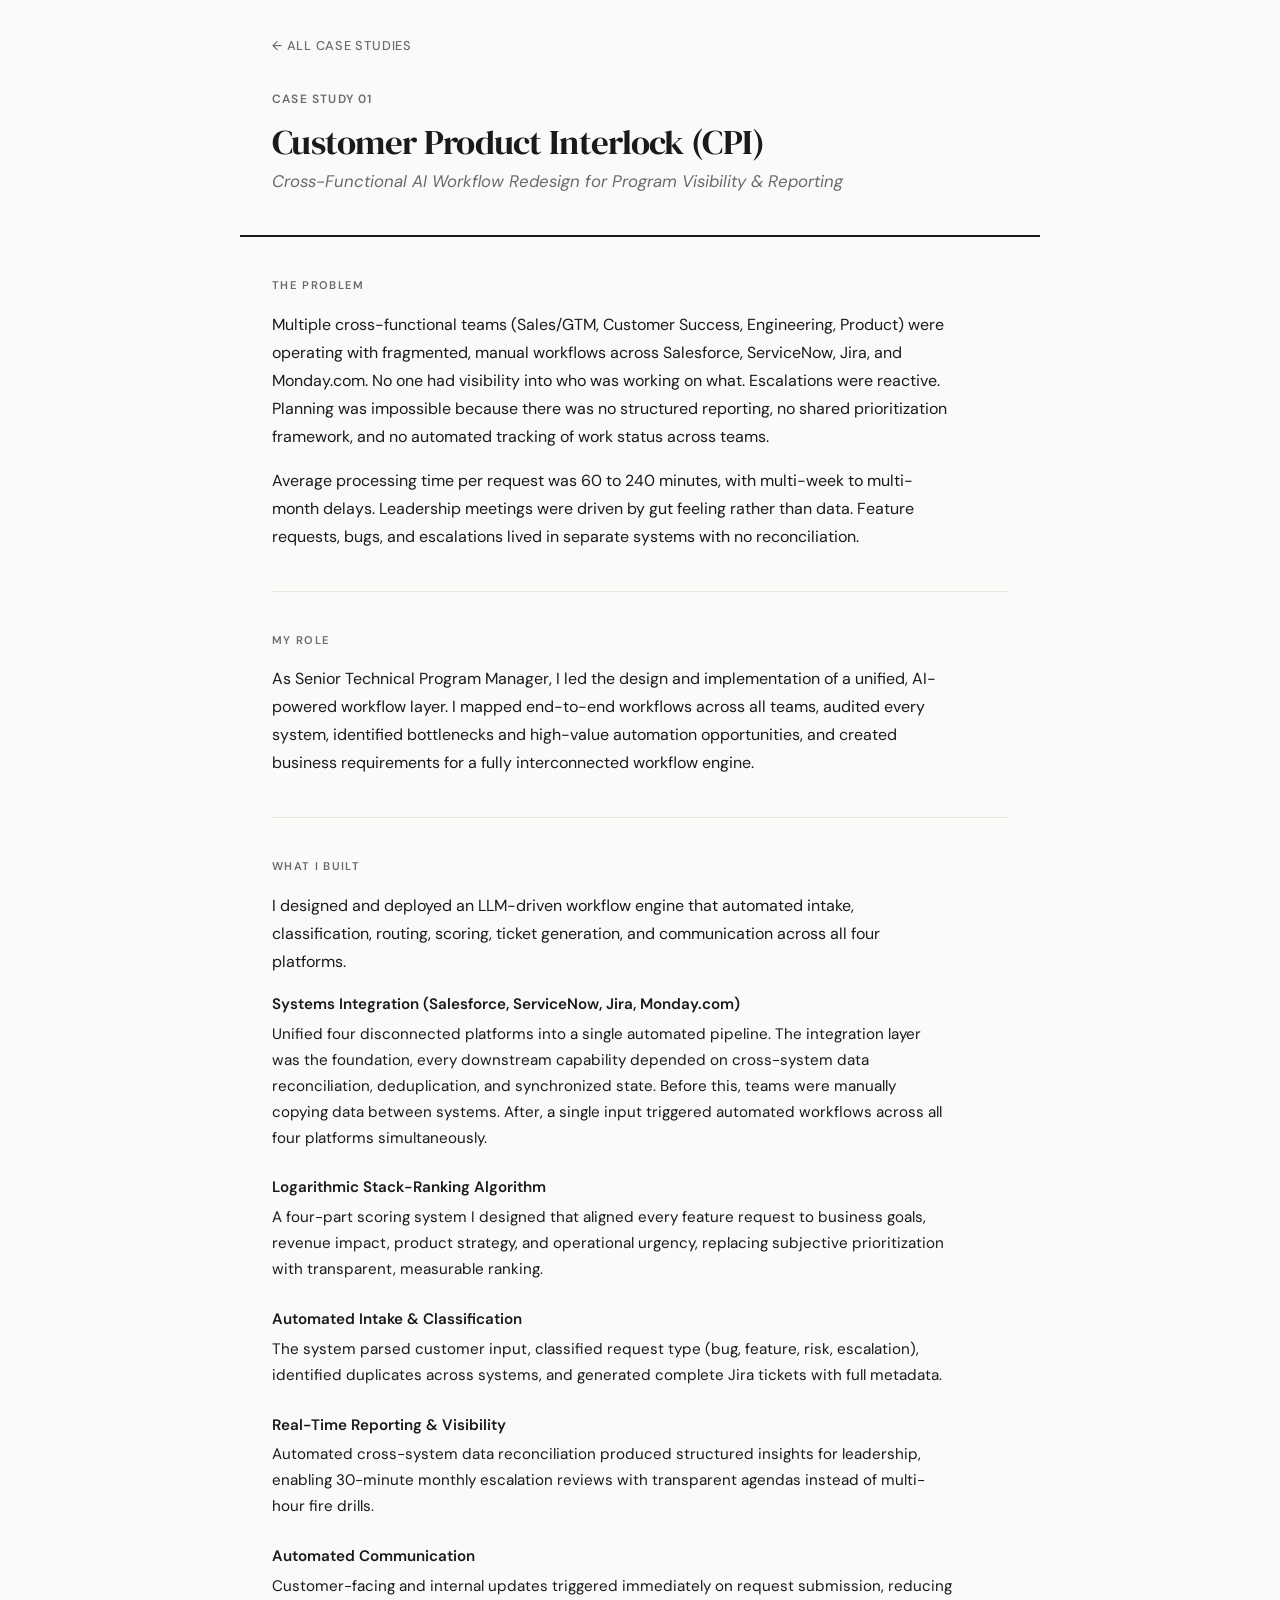
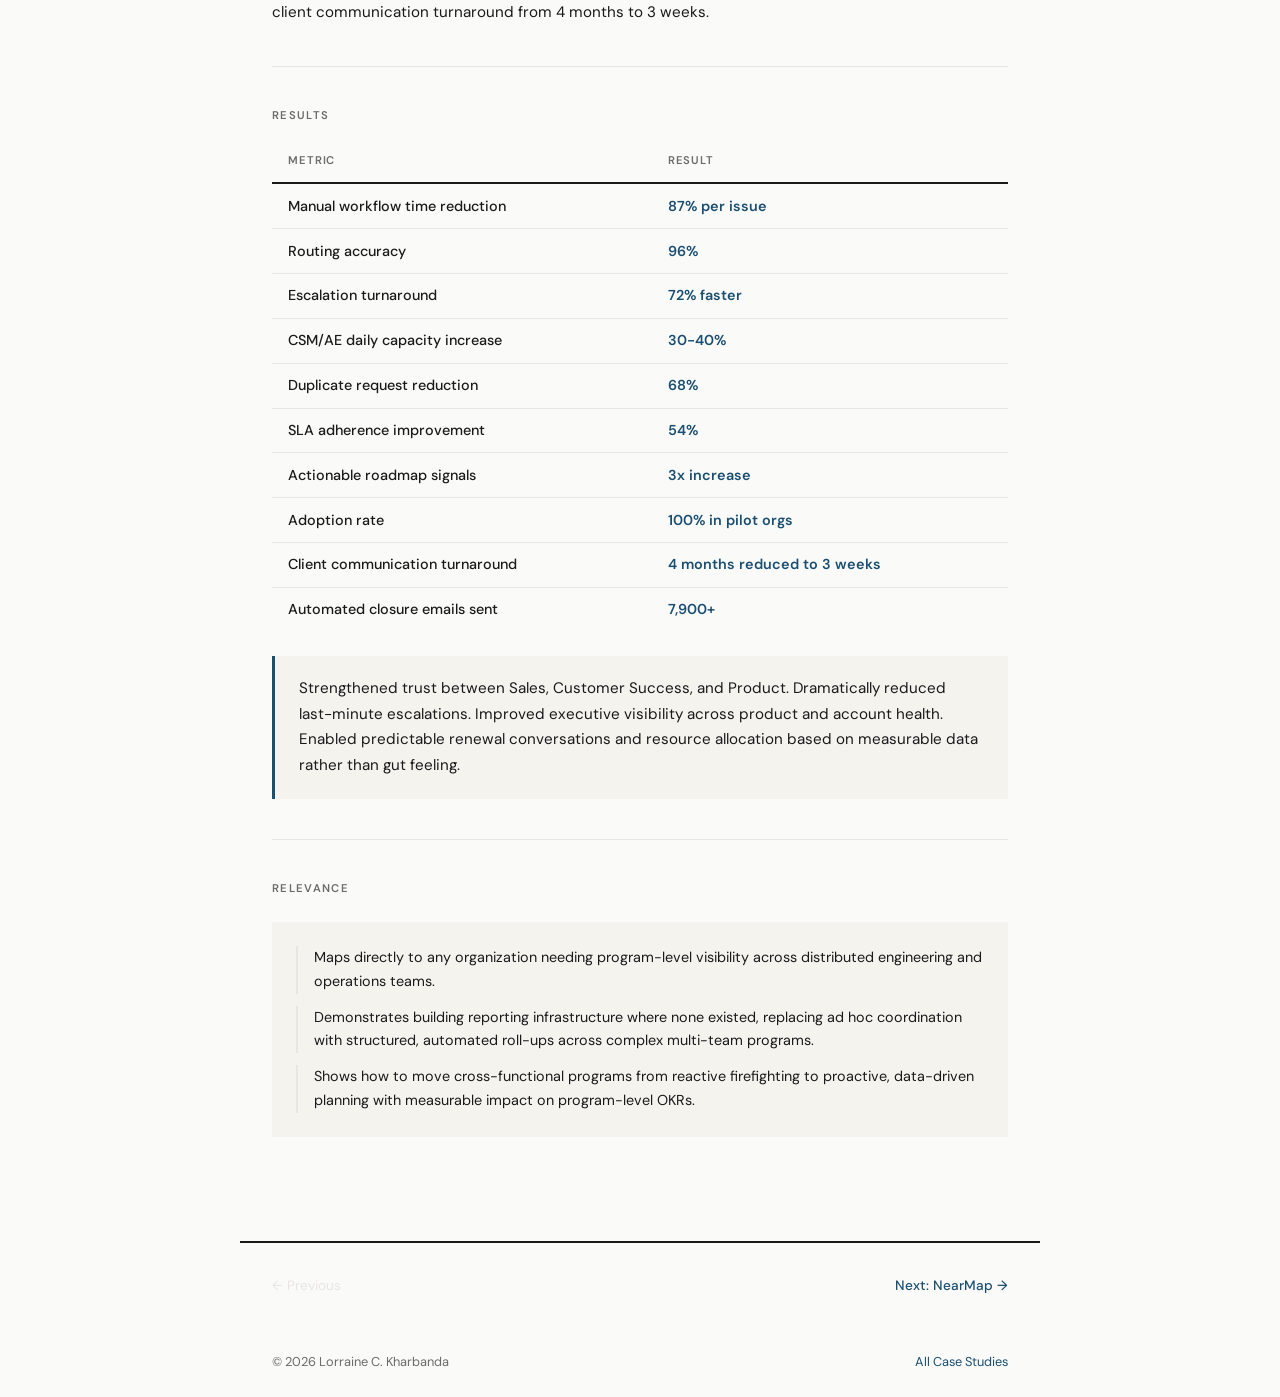
==== cpi.html @ 27037e4f "Add files via upload" ====
<!DOCTYPE html>
<html lang="en">
<head>
    <meta charset="UTF-8">
    <meta name="viewport" content="width=device-width, initial-scale=1.0">
    <title>Customer Product Interlock (CPI) | Lorraine C. Kharbanda</title>
    <meta name="description" content="Cross-functional AI workflow redesign for program visibility and reporting. Case study by Lorraine C. Kharbanda.">
    <link rel="preconnect" href="https://fonts.googleapis.com">
    <link rel="preconnect" href="https://fonts.gstatic.com" crossorigin>
    <link href="https://fonts.googleapis.com/css2?family=DM+Sans:ital,opsz,wght@0,9..40,300;0,9..40,400;0,9..40,500;0,9..40,600;0,9..40,700;1,9..40,400&family=DM+Serif+Display&display=swap" rel="stylesheet">
    <link rel="stylesheet" href="style.css">
</head>
<body>
    <nav class="back-nav"><a href="index.html">&larr; All Case Studies</a></nav>

    <header class="cs-header">
        <div class="cs-number">Case Study 01</div>
        <h1>Customer Product Interlock (CPI)</h1>
        <div class="cs-subtitle">Cross-Functional AI Workflow Redesign for Program Visibility &amp; Reporting</div>
    </header>

    <main class="cs-body">
        <section class="cs-section">
            <div class="cs-section-label">The Problem</div>
            <p>Multiple cross-functional teams (Sales/GTM, Customer Success, Engineering, Product) were operating with fragmented, manual workflows across Salesforce, ServiceNow, Jira, and Monday.com. No one had visibility into who was working on what. Escalations were reactive. Planning was impossible because there was no structured reporting, no shared prioritization framework, and no automated tracking of work status across teams.</p>
            <p>Average processing time per request was 60 to 240 minutes, with multi-week to multi-month delays. Leadership meetings were driven by gut feeling rather than data. Feature requests, bugs, and escalations lived in separate systems with no reconciliation.</p>
        </section>

        <section class="cs-section">
            <div class="cs-section-label">My Role</div>
            <p>As Senior Technical Program Manager, I led the design and implementation of a unified, AI-powered workflow layer. I mapped end-to-end workflows across all teams, audited every system, identified bottlenecks and high-value automation opportunities, and created business requirements for a fully interconnected workflow engine.</p>
        </section>

        <section class="cs-section">
            <div class="cs-section-label">What I Built</div>
            <p>I designed and deployed an LLM-driven workflow engine that automated intake, classification, routing, scoring, ticket generation, and communication across all four platforms.</p>

            <div class="built-item">
                <div class="built-item-title">Systems Integration (Salesforce, ServiceNow, Jira, Monday.com)</div>
                <p>Unified four disconnected platforms into a single automated pipeline. The integration layer was the foundation, every downstream capability depended on cross-system data reconciliation, deduplication, and synchronized state. Before this, teams were manually copying data between systems. After, a single input triggered automated workflows across all four platforms simultaneously.</p>
            </div>

            <div class="built-item">
                <div class="built-item-title">Logarithmic Stack-Ranking Algorithm</div>
                <p>A four-part scoring system I designed that aligned every feature request to business goals, revenue impact, product strategy, and operational urgency, replacing subjective prioritization with transparent, measurable ranking.</p>
            </div>

            <div class="built-item">
                <div class="built-item-title">Automated Intake &amp; Classification</div>
                <p>The system parsed customer input, classified request type (bug, feature, risk, escalation), identified duplicates across systems, and generated complete Jira tickets with full metadata.</p>
            </div>

            <div class="built-item">
                <div class="built-item-title">Real-Time Reporting &amp; Visibility</div>
                <p>Automated cross-system data reconciliation produced structured insights for leadership, enabling 30-minute monthly escalation reviews with transparent agendas instead of multi-hour fire drills.</p>
            </div>

            <div class="built-item">
                <div class="built-item-title">Automated Communication</div>
                <p>Customer-facing and internal updates triggered immediately on request submission, reducing client communication turnaround from 4 months to 3 weeks.</p>
            </div>
        </section>

        <section class="cs-section">
            <div class="cs-section-label">Results</div>
            <table class="results-table">
                <thead>
                    <tr>
                        <th>Metric</th>
                        <th>Result</th>
                    </tr>
                </thead>
                <tbody>
                    <tr><td class="metric-name">Manual workflow time reduction</td><td class="metric-value">87% per issue</td></tr>
                    <tr><td class="metric-name">Routing accuracy</td><td class="metric-value">96%</td></tr>
                    <tr><td class="metric-name">Escalation turnaround</td><td class="metric-value">72% faster</td></tr>
                    <tr><td class="metric-name">CSM/AE daily capacity increase</td><td class="metric-value">30-40%</td></tr>
                    <tr><td class="metric-name">Duplicate request reduction</td><td class="metric-value">68%</td></tr>
                    <tr><td class="metric-name">SLA adherence improvement</td><td class="metric-value">54%</td></tr>
                    <tr><td class="metric-name">Actionable roadmap signals</td><td class="metric-value">3x increase</td></tr>
                    <tr><td class="metric-name">Adoption rate</td><td class="metric-value">100% in pilot orgs</td></tr>
                    <tr><td class="metric-name">Client communication turnaround</td><td class="metric-value">4 months reduced to 3 weeks</td></tr>
                    <tr><td class="metric-name">Automated closure emails sent</td><td class="metric-value">7,900+</td></tr>
                </tbody>
            </table>

            <div class="qualitative">
                <p>Strengthened trust between Sales, Customer Success, and Product. Dramatically reduced last-minute escalations. Improved executive visibility across product and account health. Enabled predictable renewal conversations and resource allocation based on measurable data rather than gut feeling.</p>
            </div>
        </section>

        <section class="cs-section">
            <div class="cs-section-label">Relevance</div>
            <div class="relevance-box">
                <div class="relevance-item">Maps directly to any organization needing program-level visibility across distributed engineering and operations teams.</div>
                <div class="relevance-item">Demonstrates building reporting infrastructure where none existed, replacing ad hoc coordination with structured, automated roll-ups across complex multi-team programs.</div>
                <div class="relevance-item">Shows how to move cross-functional programs from reactive firefighting to proactive, data-driven planning with measurable impact on program-level OKRs.</div>
            </div>
        </section>
    </main>

    <nav class="cs-nav">
        <span class="nav-disabled">&larr; Previous</span>
        <a href="nearmap.html">Next: NearMap &rarr;</a>
    </nav>

    <footer class="site-footer">
        <span>&copy; 2026 Lorraine C. Kharbanda</span>
        <a href="index.html">All Case Studies</a>
    </footer>
</body>
</html>
---- style.css ----
*, *::before, *::after { margin: 0; padding: 0; box-sizing: border-box; }

:root {
    --ink: #1a1a1a;
    --paper: #fafaf8;
    --mid: #6b6b6b;
    --light: #e8e6e1;
    --accent: #1B4F72;
    --accent-light: #2471a3;
    --warm: #f5f3ee;
    --positive: #1a6b3c;
    --positive-bg: #edf7f0;
}

body {
    font-family: 'DM Sans', sans-serif;
    background: var(--paper);
    color: var(--ink);
    line-height: 1.6;
    -webkit-font-smoothing: antialiased;
}

/* NAV */
.back-nav {
    max-width: 800px;
    margin: 0 auto;
    padding: 2rem 2rem 0;
}

.back-nav a {
    font-size: 0.8rem;
    font-weight: 500;
    letter-spacing: 0.06em;
    text-transform: uppercase;
    color: var(--mid);
    text-decoration: none;
    transition: color 0.2s;
}

.back-nav a:hover { color: var(--accent); }

/* HEADER */
.cs-header {
    max-width: 800px;
    margin: 0 auto;
    padding: 2rem 2rem 2.5rem;
    border-bottom: 2px solid var(--ink);
}

.cs-number {
    font-size: 0.75rem;
    font-weight: 600;
    letter-spacing: 0.1em;
    text-transform: uppercase;
    color: var(--mid);
    margin-bottom: 0.75rem;
}

.cs-header h1 {
    font-family: 'DM Serif Display', serif;
    font-size: 2.2rem;
    font-weight: 400;
    letter-spacing: -0.02em;
    line-height: 1.2;
    margin-bottom: 0.4rem;
}

.cs-header .cs-subtitle {
    font-size: 1.05rem;
    color: var(--mid);
    font-style: italic;
    line-height: 1.5;
}

/* BODY */
.cs-body {
    max-width: 800px;
    margin: 0 auto;
    padding: 0 2rem 4rem;
}

.cs-section {
    padding: 2.5rem 0;
    border-bottom: 1px solid var(--light);
}

.cs-section:last-child { border-bottom: none; }

.cs-section-label {
    font-size: 0.7rem;
    font-weight: 600;
    letter-spacing: 0.12em;
    text-transform: uppercase;
    color: var(--mid);
    margin-bottom: 1rem;
}

.cs-section p {
    font-size: 1rem;
    line-height: 1.75;
    margin-bottom: 1rem;
    max-width: 680px;
}

.cs-section p:last-child { margin-bottom: 0; }

/* WHAT I BUILT ITEMS */
.built-item {
    margin-bottom: 1.5rem;
}

.built-item:last-child { margin-bottom: 0; }

.built-item-title {
    font-weight: 600;
    font-size: 0.95rem;
    color: var(--ink);
    margin-bottom: 0.35rem;
}

.built-item p {
    font-size: 0.95rem;
    line-height: 1.7;
    color: var(--ink);
    max-width: 680px;
}

/* RESULTS TABLE */
.results-table {
    width: 100%;
    border-collapse: collapse;
    margin-top: 0.5rem;
    margin-bottom: 1.5rem;
}

.results-table th {
    text-align: left;
    font-size: 0.7rem;
    font-weight: 600;
    letter-spacing: 0.08em;
    text-transform: uppercase;
    color: var(--mid);
    padding: 0.75rem 1rem;
    border-bottom: 2px solid var(--ink);
}

.results-table td {
    font-size: 0.9rem;
    padding: 0.65rem 1rem;
    border-bottom: 1px solid var(--light);
    vertical-align: top;
}

.results-table tr:last-child td { border-bottom: none; }

.results-table .metric-name { color: var(--ink); font-weight: 500; }
.results-table .metric-value { color: var(--accent); font-weight: 600; }
.results-table .metric-before { color: var(--mid); }
.results-table .metric-after { color: var(--positive); font-weight: 600; }
.results-table .metric-impact { color: var(--ink); font-weight: 500; }

/* QUALITATIVE */
.qualitative {
    background: var(--warm);
    border-left: 3px solid var(--accent);
    padding: 1.25rem 1.5rem;
    margin-top: 1.5rem;
}

.qualitative p {
    font-size: 0.95rem;
    line-height: 1.7;
    color: var(--ink);
}

/* RELEVANCE BOX */
.relevance-box {
    background: var(--warm);
    padding: 1.5rem;
    margin-top: 1.5rem;
}

.relevance-box-title {
    font-size: 0.7rem;
    font-weight: 600;
    letter-spacing: 0.1em;
    text-transform: uppercase;
    color: var(--mid);
    margin-bottom: 0.75rem;
}

.relevance-item {
    font-size: 0.9rem;
    line-height: 1.65;
    color: var(--ink);
    margin-bottom: 0.75rem;
    padding-left: 1rem;
    border-left: 2px solid var(--light);
}

.relevance-item:last-child { margin-bottom: 0; }

/* CLOSING STATEMENT */
.closing-statement {
    font-family: 'DM Serif Display', serif;
    font-size: 1.15rem;
    line-height: 1.6;
    color: var(--ink);
    max-width: 640px;
    font-style: italic;
    margin-top: 1rem;
}

/* NAV FOOTER */
.cs-nav {
    max-width: 800px;
    margin: 0 auto;
    padding: 2rem;
    border-top: 2px solid var(--ink);
    display: flex;
    justify-content: space-between;
    align-items: center;
    font-size: 0.85rem;
}

.cs-nav a {
    color: var(--accent);
    text-decoration: none;
    font-weight: 500;
}

.cs-nav a:hover { text-decoration: underline; }

.cs-nav .nav-disabled {
    color: var(--light);
}

/* FOOTER */
.site-footer {
    max-width: 800px;
    margin: 0 auto;
    padding: 1.5rem 2rem;
    font-size: 0.8rem;
    color: var(--mid);
    display: flex;
    justify-content: space-between;
}

.site-footer a {
    color: var(--accent);
    text-decoration: none;
}

@media (max-width: 640px) {
    .back-nav { padding: 1.5rem 1.25rem 0; }
    .cs-header { padding: 1.5rem 1.25rem 2rem; }
    .cs-header h1 { font-size: 1.6rem; }
    .cs-body { padding: 0 1.25rem 3rem; }
    .cs-nav { padding: 1.5rem 1.25rem; }
    .site-footer { padding: 1.5rem 1.25rem; flex-direction: column; gap: 0.5rem; }
    .results-table { font-size: 0.8rem; }
    .results-table th, .results-table td { padding: 0.5rem 0.6rem; }
}
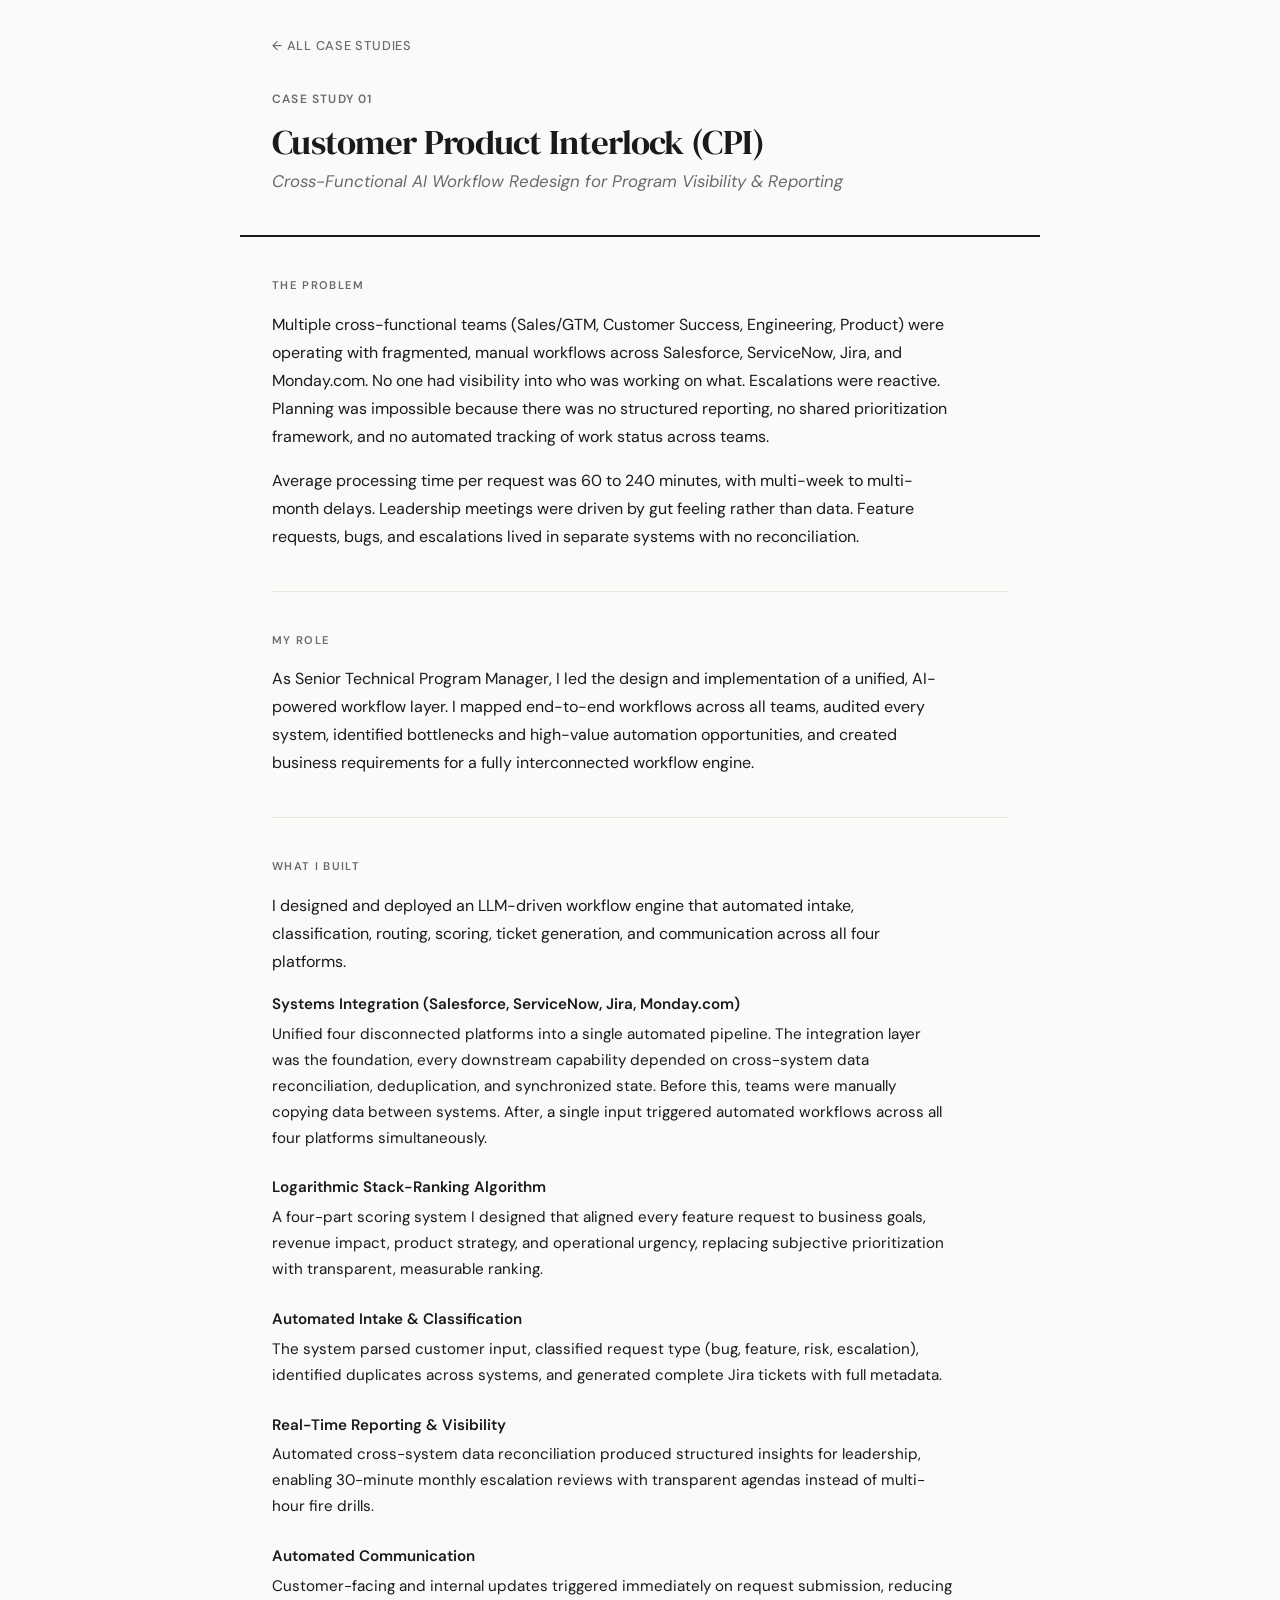
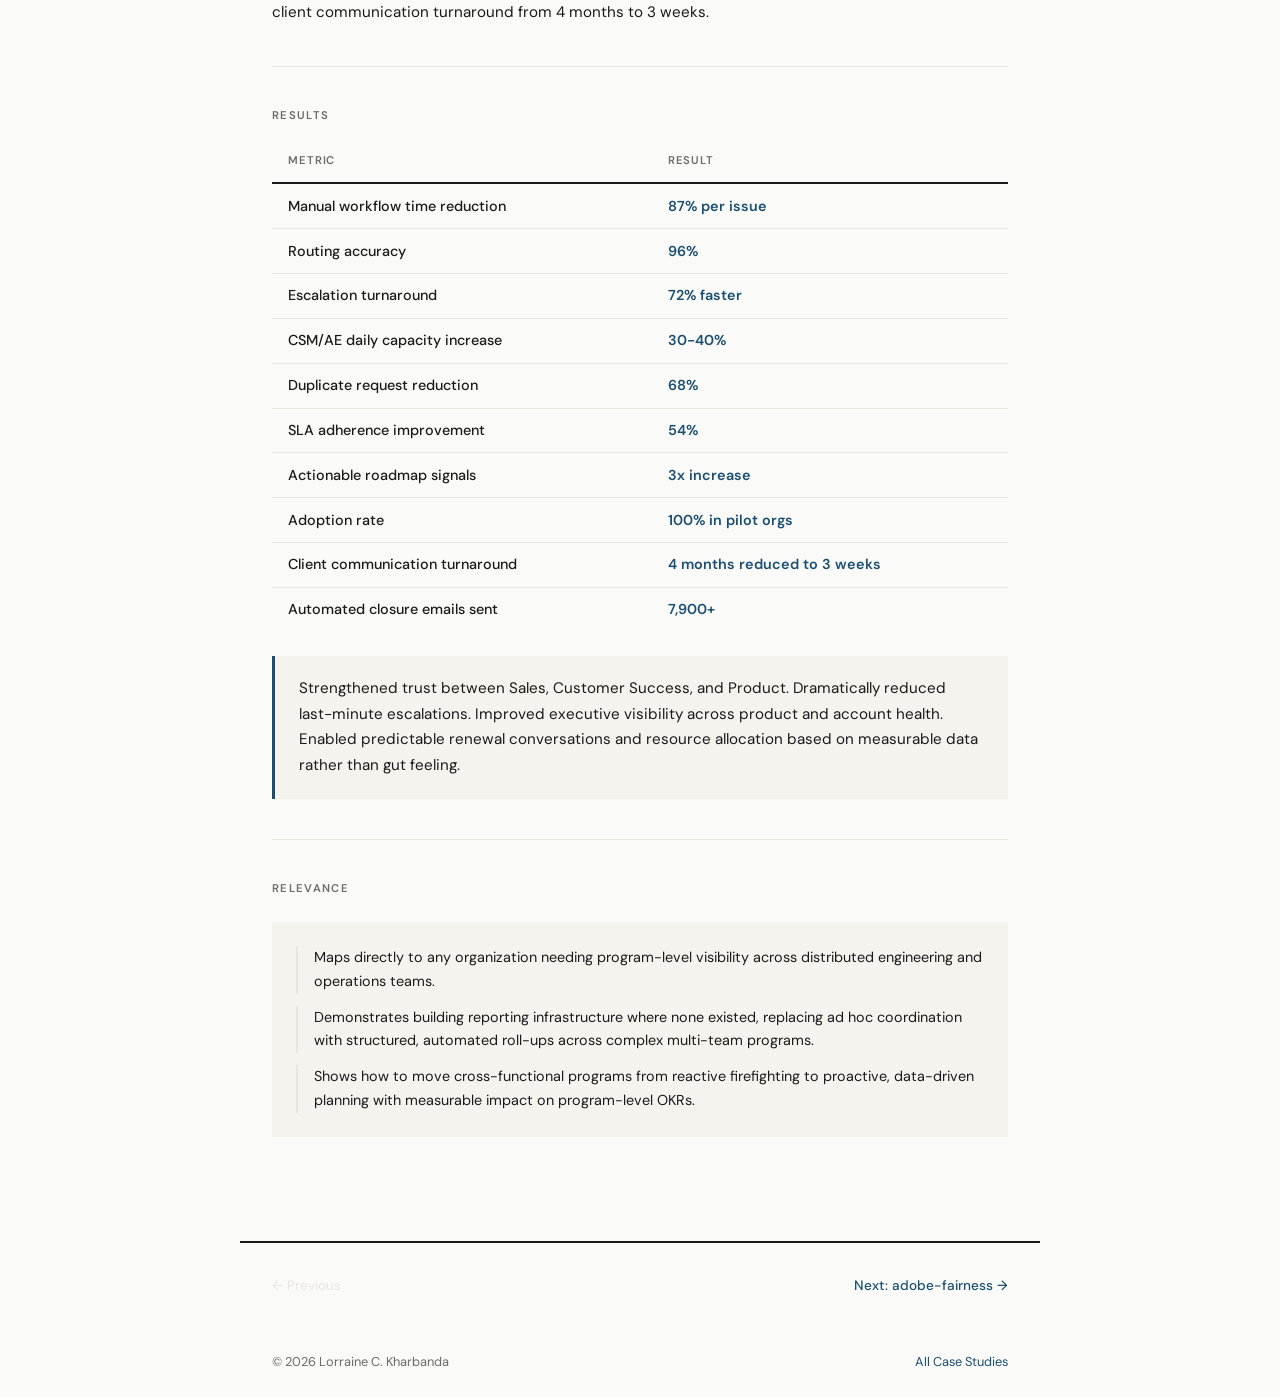
==== commit 8ca5d77e: "Update cpi.html next case study update" ====
--- a/cpi.html
+++ b/cpi.html
@@ -101,7 +101,7 @@
 
     <nav class="cs-nav">
         <span class="nav-disabled">&larr; Previous</span>
-        <a href="nearmap.html">Next: NearMap &rarr;</a>
+        <a href="nearmap.html">Next: adobe-fairness &rarr;</a>
     </nav>
 
     <footer class="site-footer">
--- a/style.css
+++ b/style.css
@@ -124,6 +124,30 @@
     color: var(--ink);
     max-width: 680px;
 }
+.built-item ul {
+    list-style: none;
+    margin: 0.75rem 0 1rem 0;
+    max-width: 680px;
+}
+
+.built-item li {
+    font-size: 0.95rem;
+    line-height: 1.7;
+    color: var(--ink);
+    padding: 0.25rem 0 0.25rem 1.25rem;
+    position: relative;
+}
+
+.built-item li::before {
+    content: '';
+    position: absolute;
+    left: 0;
+    top: 0.75rem;
+    width: 6px;
+    height: 6px;
+    border-radius: 50%;
+    background: var(--accent);
+}
 
 /* RESULTS TABLE */
 .results-table {
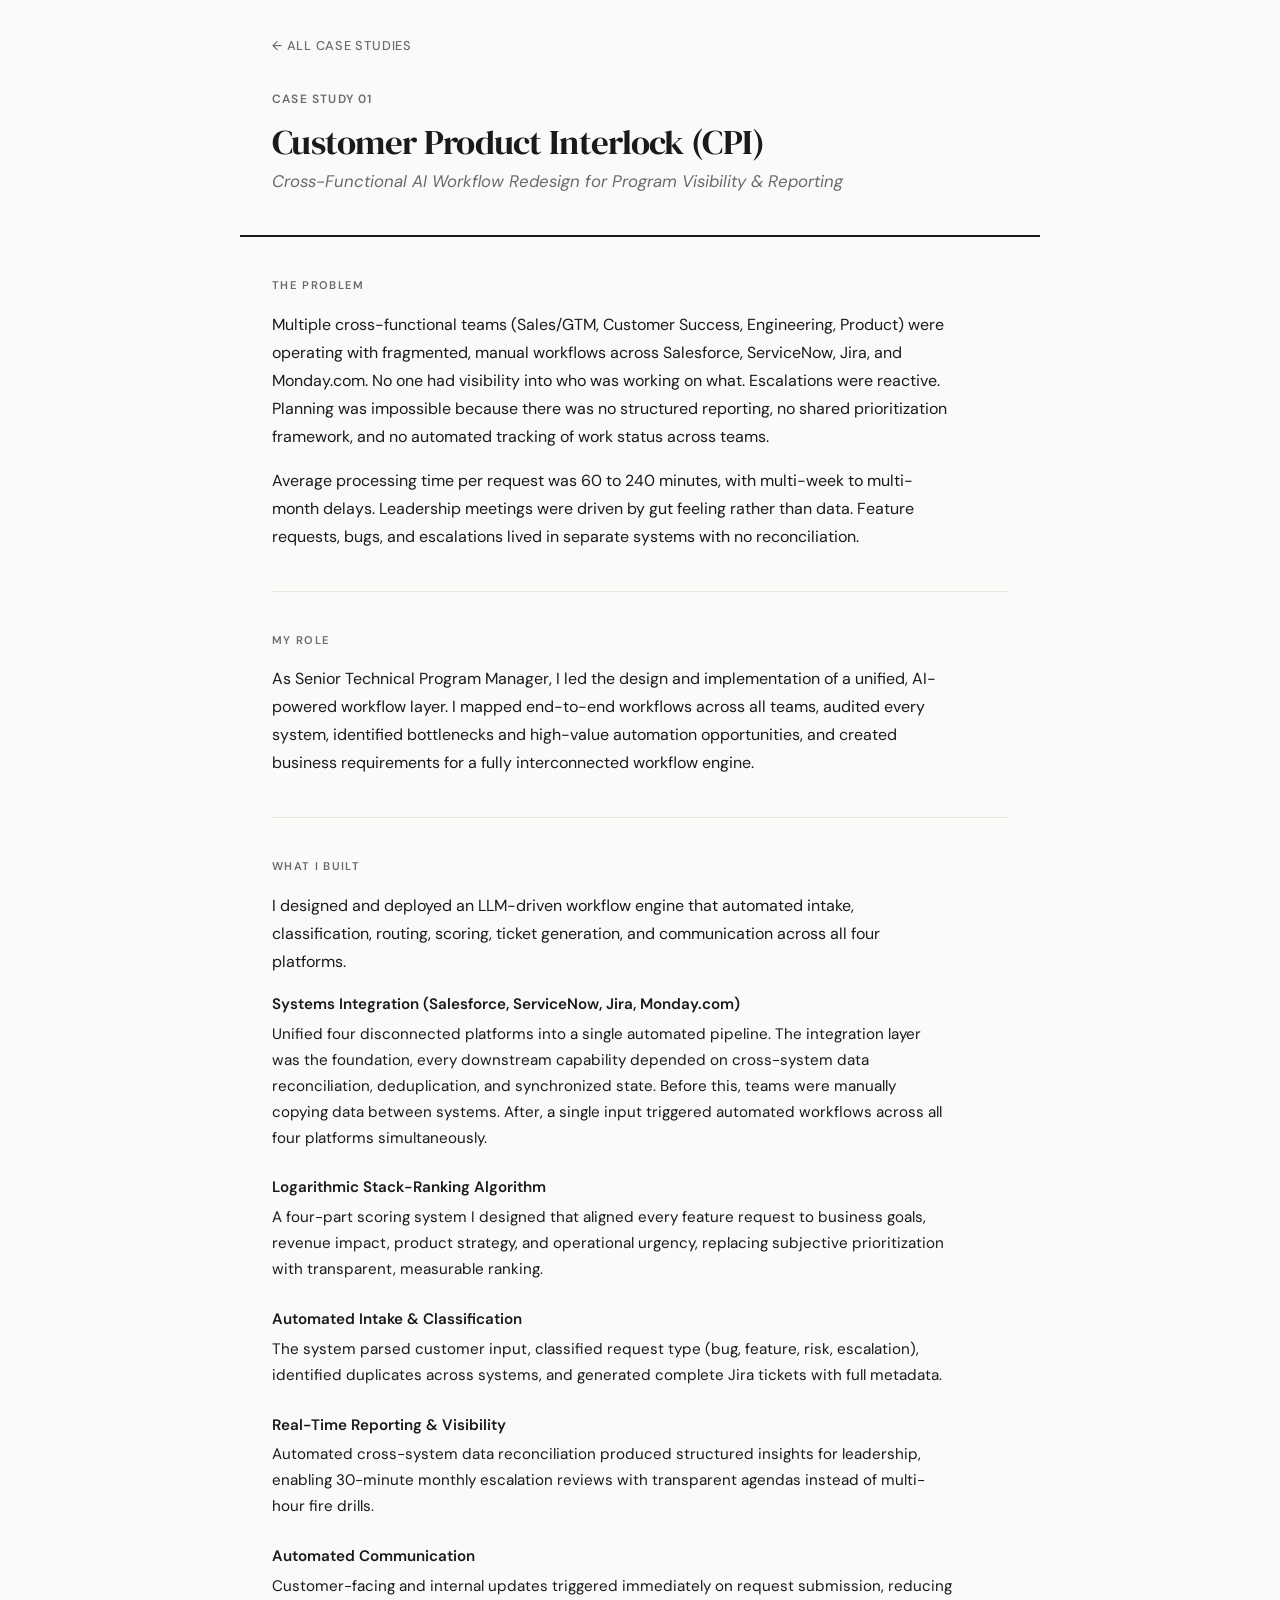
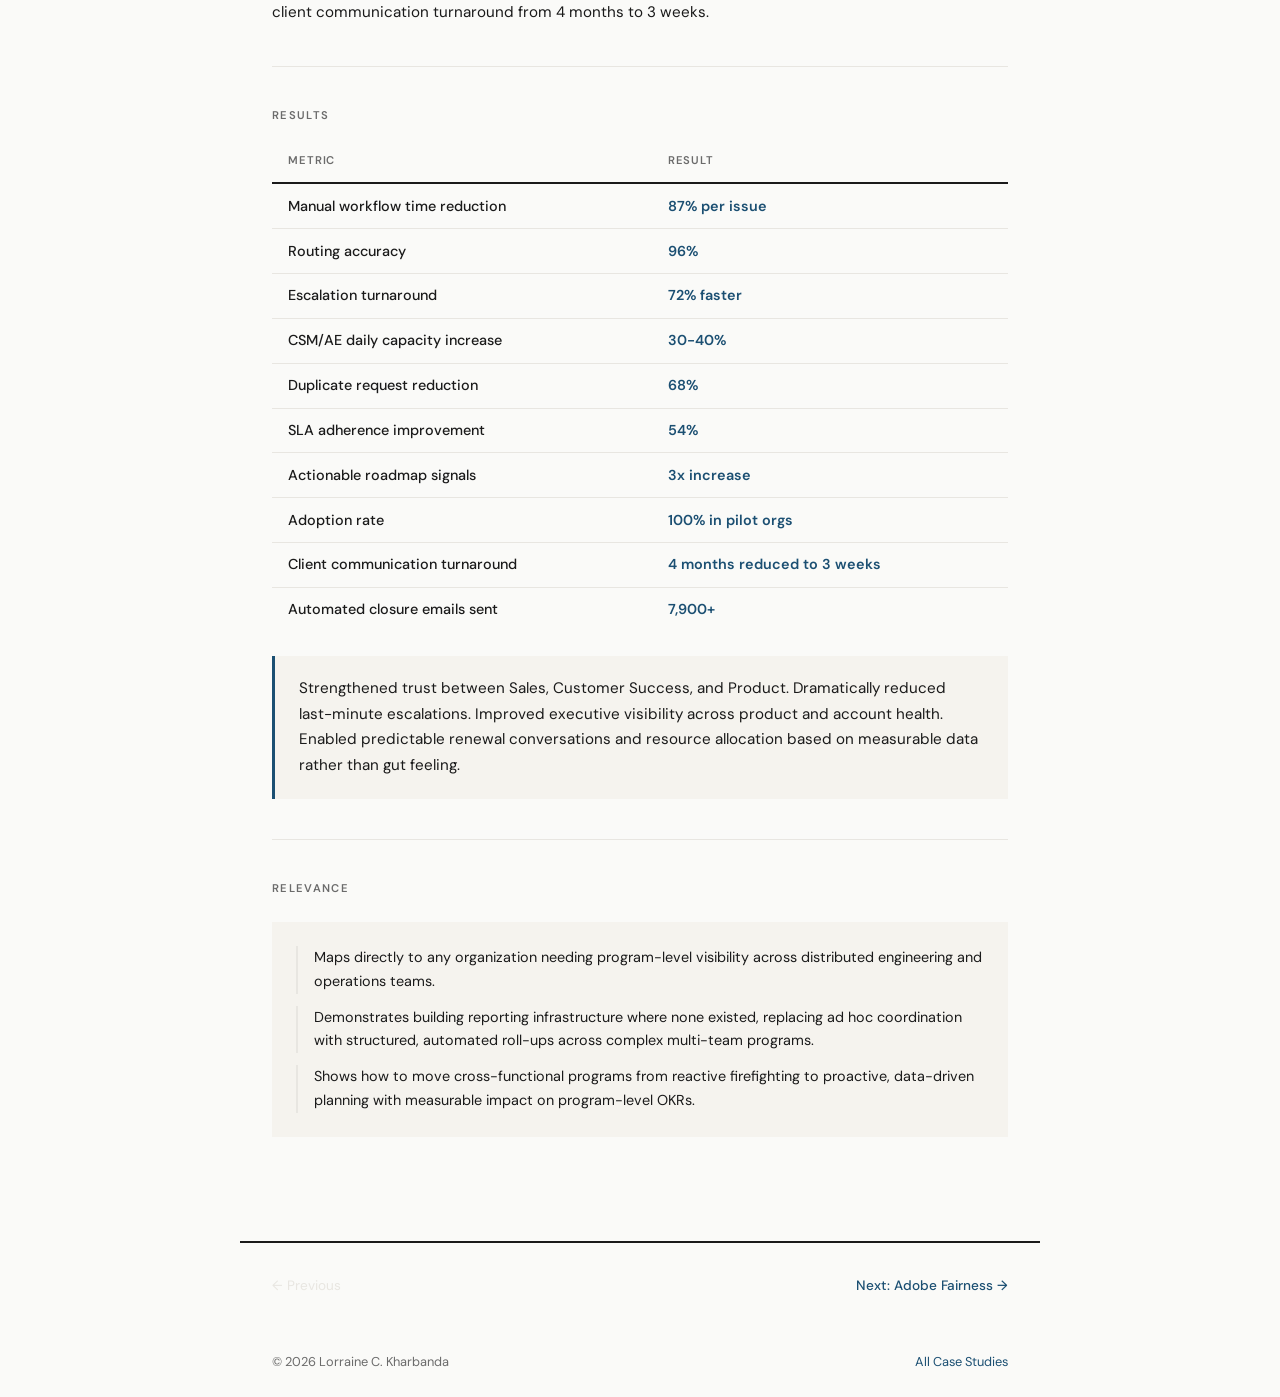
==== commit aa4a695f: "Update cpi.html footer navigation update" ====
--- a/cpi.html
+++ b/cpi.html
@@ -101,7 +101,7 @@
 
     <nav class="cs-nav">
         <span class="nav-disabled">&larr; Previous</span>
-        <a href="nearmap.html">Next: adobe-fairness &rarr;</a>
+        <a href="adobe-fairness.html">Next: Adobe Fairness &rarr;</a>
     </nav>
 
     <footer class="site-footer">
